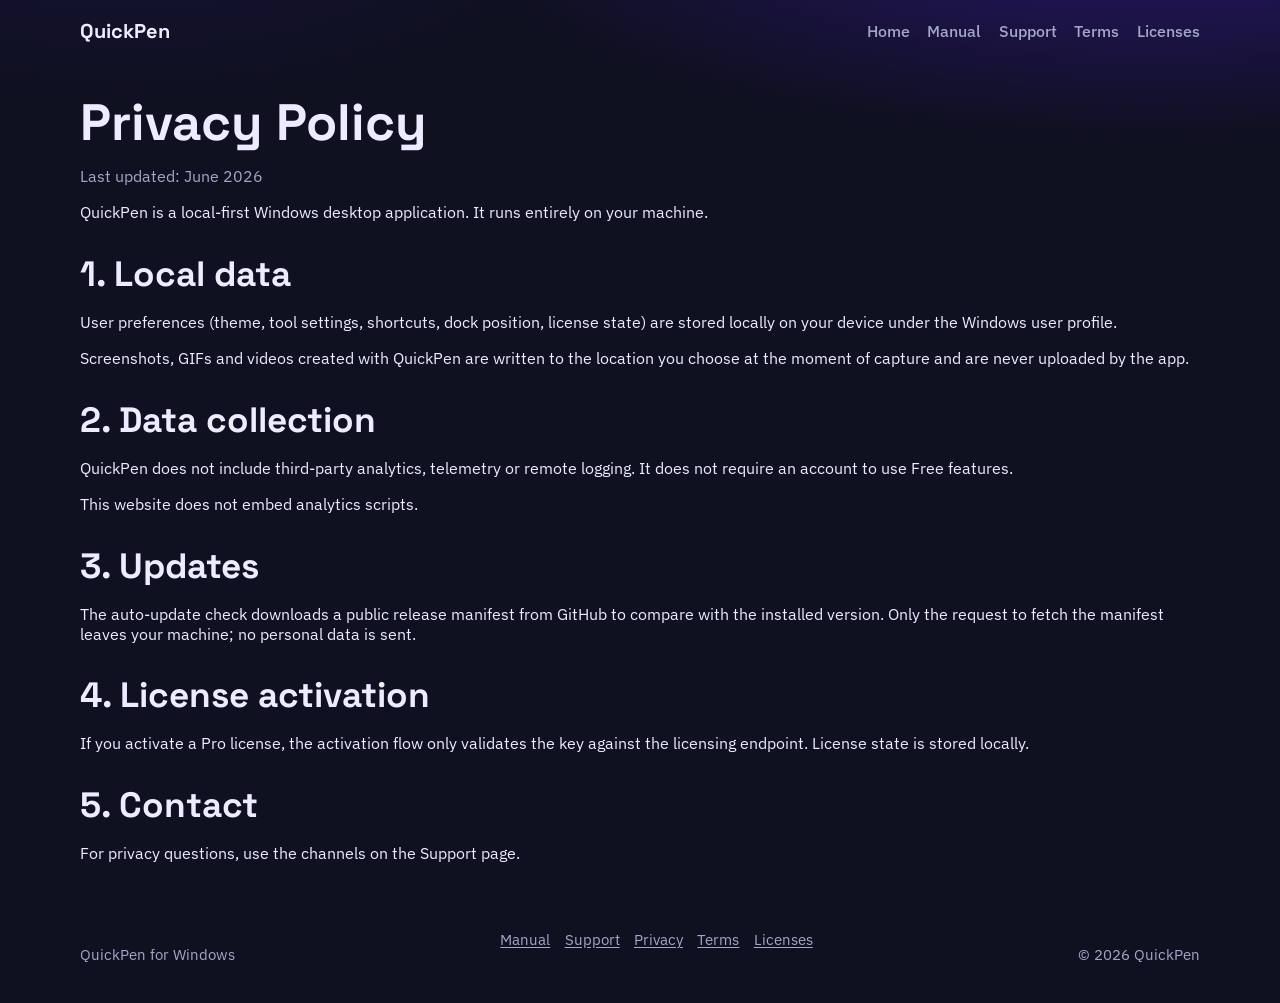
==== privacy.html @ 47141f59 "Add gh-pages site and QuickPen manual Static GitHub Pages site adapted from the quick-focus-gh-page " ====
<!doctype html>
<html lang="en">
<head>
  <meta charset="UTF-8">
  <meta name="viewport" content="width=device-width, initial-scale=1.0">
  <title>Privacy Policy — QuickPen</title>
  <meta name="description" content="QuickPen privacy policy.">
  <link rel="icon" type="image/svg+xml" href="assets/favicon/favicon.svg">
  <link rel="preconnect" href="https://fonts.googleapis.com">
  <link rel="preconnect" href="https://fonts.gstatic.com" crossorigin>
  <link href="https://fonts.googleapis.com/css2?family=Space+Grotesk:wght@500;700&family=IBM+Plex+Sans:wght@400;500;600&display=swap" rel="stylesheet">
  <link rel="stylesheet" href="assets/styles/main.css">
</head>
<body>
  <header class="topbar container">
    <a class="brand" href="index.html">QuickPen</a>
    <div class="topbar-right">
      <nav>
        <a href="index.html">Home</a>
        <a href="manual.html">Manual</a>
        <a href="support.html">Support</a>
        <a href="terms.html">Terms</a>
        <a href="third-party.html">Licenses</a>
      </nav>
    </div>
  </header>

  <main class="legal-page container">
    <h1>Privacy Policy</h1>
    <p class="muted">Last updated: June 2026</p>
    <p>QuickPen is a local-first Windows desktop application. It runs entirely on your machine.</p>

    <h2>1. Local data</h2>
    <p>User preferences (theme, tool settings, shortcuts, dock position, license state) are stored locally on your device under the Windows user profile.</p>
    <p>Screenshots, GIFs and videos created with QuickPen are written to the location you choose at the moment of capture and are never uploaded by the app.</p>

    <h2>2. Data collection</h2>
    <p>QuickPen does not include third-party analytics, telemetry or remote logging. It does not require an account to use Free features.</p>
    <p>This website does not embed analytics scripts.</p>

    <h2>3. Updates</h2>
    <p>The auto-update check downloads a public release manifest from GitHub to compare with the installed version. Only the request to fetch the manifest leaves your machine; no personal data is sent.</p>

    <h2>4. License activation</h2>
    <p>If you activate a Pro license, the activation flow only validates the key against the licensing endpoint. License state is stored locally.</p>

    <h2>5. Contact</h2>
    <p>For privacy questions, use the channels on the Support page.</p>
  </main>

  <footer class="container footer">
    <p>QuickPen for Windows</p>
    <nav class="footer-links" aria-label="Institutional links">
      <a href="manual.html">Manual</a>
      <a href="support.html">Support</a>
      <a href="privacy.html">Privacy</a>
      <a href="terms.html">Terms</a>
      <a href="third-party.html">Licenses</a>
    </nav>
    <p>&copy; <span id="year"></span> QuickPen</p>
  </footer>

  <script src="assets/scripts/main.js"></script>
</body>
</html>
---- assets/styles/main.css ----
:root {
  --bg: #0f1020;
  --panel: #181a36;
  --card: #181a36;
  --text: #ecebff;
  --muted: #a3a6c9;
  --brand: #7c5cff;
  --brand-dark: #b3a4ff;
  --line: #2a2c52;
  --border: #2a2c52;
  --shadow: 0 12px 32px rgba(5, 5, 25, 0.55);
  --bg-grad-1: #2a1670;
  --bg-grad-2: #19143f;
}

* { box-sizing: border-box; }

body {
  margin: 0;
  font-family: "IBM Plex Sans", "Segoe UI", sans-serif;
  color: var(--text);
  background:
    radial-gradient(1200px 400px at 90% -10%, var(--bg-grad-1) 0%, transparent 60%),
    radial-gradient(1000px 500px at 10% -15%, var(--bg-grad-2) 0%, transparent 50%),
    var(--bg);
  min-height: 100vh;
}

.container {
  width: min(1120px, 92vw);
  margin: 0 auto;
}

.topbar {
  display: flex;
  justify-content: space-between;
  align-items: center;
  gap: 1rem;
  padding: 1.1rem 0;
}

.topbar-right {
  display: flex;
  align-items: center;
  gap: .9rem;
}

.brand, .topbar a {
  text-decoration: none;
  color: var(--text);
}

.brand {
  font-family: "Space Grotesk", sans-serif;
  font-size: 1.25rem;
  font-weight: 700;
}

.topbar nav { display: flex; gap: 1.1rem; }
.topbar nav a { color: var(--muted); font-weight: 500; }
.topbar nav a:hover { color: var(--text); }

.hero {
  display: grid;
  grid-template-columns: 1.15fr 1fr;
  gap: 2rem;
  align-items: center;
  padding: 2.3rem 0 1.6rem;
}

.eyebrow {
  color: var(--brand-dark);
  font-weight: 600;
  margin: 0 0 .6rem;
}

h1, h2, h3 {
  margin: 0;
  font-family: "Space Grotesk", sans-serif;
}

h1 { font-size: clamp(2rem, 4vw, 3.2rem); line-height: 1.05; }
h2 { font-size: clamp(1.5rem, 2.8vw, 2.2rem); margin-bottom: 1rem; }
h3 { font-size: 1.1rem; margin-bottom: .35rem; }

.sub { margin: .95rem 0 1.35rem; color: var(--muted); max-width: 62ch; }

.cta-row { display: flex; gap: .8rem; flex-wrap: wrap; }

.btn {
  display: inline-block;
  border-radius: 999px;
  padding: .72rem 1.15rem;
  font-weight: 600;
  text-decoration: none;
  border: 1px solid transparent;
}

.btn-primary {
  background: linear-gradient(135deg, var(--brand), #b886ff);
  color: #fff;
}

.btn-primary:hover { filter: brightness(1.06); }

.btn-secondary {
  background: var(--panel);
  border-color: var(--line);
  color: var(--text);
}

.btn-secondary:hover { border-color: var(--brand); }

.window-window {
  background: var(--panel);
  border: 1px solid var(--line);
  border-radius: 14px;
  box-shadow: var(--shadow);
  overflow: hidden;
}

.window-bar {
  background: color-mix(in srgb, var(--panel) 60%, #000);
  height: 22px;
}

.hero-visual img {
  width: 100%;
  display: block;
}

.benefits, .plans, .media, .cta, .faq, .features {
  background: var(--panel);
  border: 1px solid var(--line);
  border-radius: 16px;
  padding: 1.35rem;
  margin-bottom: 1.05rem;
  box-shadow: 0 8px 22px rgba(5, 5, 25, 0.35);
}

.grid-3 {
  display: grid;
  grid-template-columns: repeat(3, minmax(0, 1fr));
  gap: .9rem;
}

.benefits article, .features article {
  border: 1px solid var(--line);
  border-radius: 12px;
  padding: .95rem;
  background: color-mix(in srgb, var(--panel) 92%, #000);
}

.benefits p, .faq p, .media p, .features p { margin: 0; color: var(--muted); }

.media p { margin-bottom: .9rem; }

.plans-sub { margin: 0 0 1rem; color: var(--muted); }

.pricing-grid {
  display: grid;
  grid-template-columns: repeat(2, minmax(0, 1fr));
  gap: .85rem;
}

.pricing-card {
  position: relative;
  border: 1px solid var(--line);
  border-radius: 12px;
  padding: 1.2rem;
  background: color-mix(in srgb, var(--panel) 92%, #000);
  display: flex;
  flex-direction: column;
  gap: .7rem;
}

.pricing-card-featured {
  border-color: color-mix(in srgb, var(--brand) 70%, var(--line));
  box-shadow: 0 10px 24px rgba(124, 92, 255, 0.18);
}

.plan-badge {
  position: absolute;
  top: .75rem;
  right: .75rem;
  font-size: .73rem;
  font-weight: 700;
  background: var(--brand);
  color: #fff;
  border-radius: 999px;
  padding: .22rem .55rem;
}

.pricing-desc { margin: 0; color: var(--muted); min-height: 2.4em; }
.pricing-price { margin: 0; font-family: "Space Grotesk", sans-serif; font-size: 1.6rem; }

.pricing-list {
  margin: 0;
  padding-left: 1rem;
  display: grid;
  gap: .35rem;
  color: var(--muted);
}

.pricing-card .btn { margin-top: auto; }

.plans-note {
  margin: .95rem 0 0;
  color: var(--muted);
  font-size: .95rem;
}

.media-gallery-grid {
  display: grid;
  grid-template-columns: repeat(3, minmax(0, 1fr));
  gap: .9rem;
}

.media-frame {
  border: 1px solid var(--line);
  border-radius: 12px;
  background: var(--panel);
  padding: 0;
}

.media-card-btn {
  width: 100%;
  cursor: pointer;
  overflow: hidden;
  background: transparent;
  border: 0;
  padding: 0;
}

.media-thumb {
  display: block;
  width: 100%;
  aspect-ratio: 16 / 10;
  object-fit: contain;
  background: #0a0b1c;
  border: 0;
  border-radius: 12px;
}

.media-caption {
  font-size: .82rem;
  color: var(--muted);
  padding: .45rem .7rem .55rem;
  text-align: left;
}

.media-lightbox {
  position: fixed;
  inset: 0;
  z-index: 1000;
  background: color-mix(in srgb, #000 82%, transparent);
  display: grid;
  grid-template-columns: auto 1fr auto;
  align-items: center;
  gap: .7rem;
  padding: 1.4rem;
}

.media-lightbox[hidden] { display: none !important; }

.media-lightbox-content { display: grid; place-items: center; }

.media-lightbox-media {
  max-width: min(92vw, 1280px);
  max-height: 82vh;
  border-radius: 12px;
  border: 1px solid var(--line);
  background: #000;
}

.media-lightbox-close,
.media-lightbox-nav {
  border: 1px solid var(--line);
  border-radius: 10px;
  background: var(--panel);
  color: var(--text);
  font: inherit;
  cursor: pointer;
}

.media-lightbox-close { position: fixed; top: 1rem; right: 1rem; padding: .5rem .7rem; }
.media-lightbox-nav { padding: .65rem .8rem; }

body.media-lightbox-open { overflow: hidden; }

table {
  width: 100%;
  border-collapse: collapse;
  font-size: .97rem;
}

th, td {
  text-align: left;
  border-bottom: 1px solid var(--line);
  padding: .6rem .45rem;
}

th { font-family: "Space Grotesk", sans-serif; }

.cta h2 { margin-bottom: 1rem; }

details {
  border-top: 1px solid var(--line);
  padding: .62rem 0;
}

details:first-of-type { border-top: 0; }
summary { cursor: pointer; font-weight: 600; }

.footer {
  padding: 1rem 0 1.5rem;
  display: flex;
  justify-content: space-between;
  color: var(--muted);
  font-size: .92rem;
}

.footer-links { display: flex; gap: .9rem; flex-wrap: wrap; }
.footer-links a { color: var(--muted); text-underline-offset: 2px; }

.legal-page { padding-top: 2.2rem; padding-bottom: 2.2rem; }
.legal-page h1 { margin-bottom: .4rem; }
.legal-page .muted { color: var(--muted); }
.legal-page h2 { margin-top: 1.8rem; margin-bottom: .55rem; }

.support-list { margin: .45rem 0 0; padding-left: 1.2rem; display: grid; gap: .45rem; }
.support-list li { color: var(--muted); }
.support-list a { margin-left: .4rem; color: var(--brand-dark); }

@media (max-width: 900px) {
  .hero { grid-template-columns: 1fr; }
  .grid-3 { grid-template-columns: 1fr 1fr; }
  .media-gallery-grid { grid-template-columns: 1fr 1fr; }
  .pricing-grid { grid-template-columns: 1fr; }
}

@media (max-width: 640px) {
  .topbar { flex-direction: column; align-items: flex-start; }
  .topbar-right { width: 100%; flex-direction: column; align-items: flex-start; }
  .topbar nav { flex-wrap: wrap; }
  .grid-3 { grid-template-columns: 1fr; }
  .media-gallery-grid { grid-template-columns: 1fr; }
  .media-lightbox { grid-template-columns: 1fr; }
  .media-lightbox-prev,
  .media-lightbox-next { display: none; }
  .footer { flex-direction: column; gap: .35rem; }
}
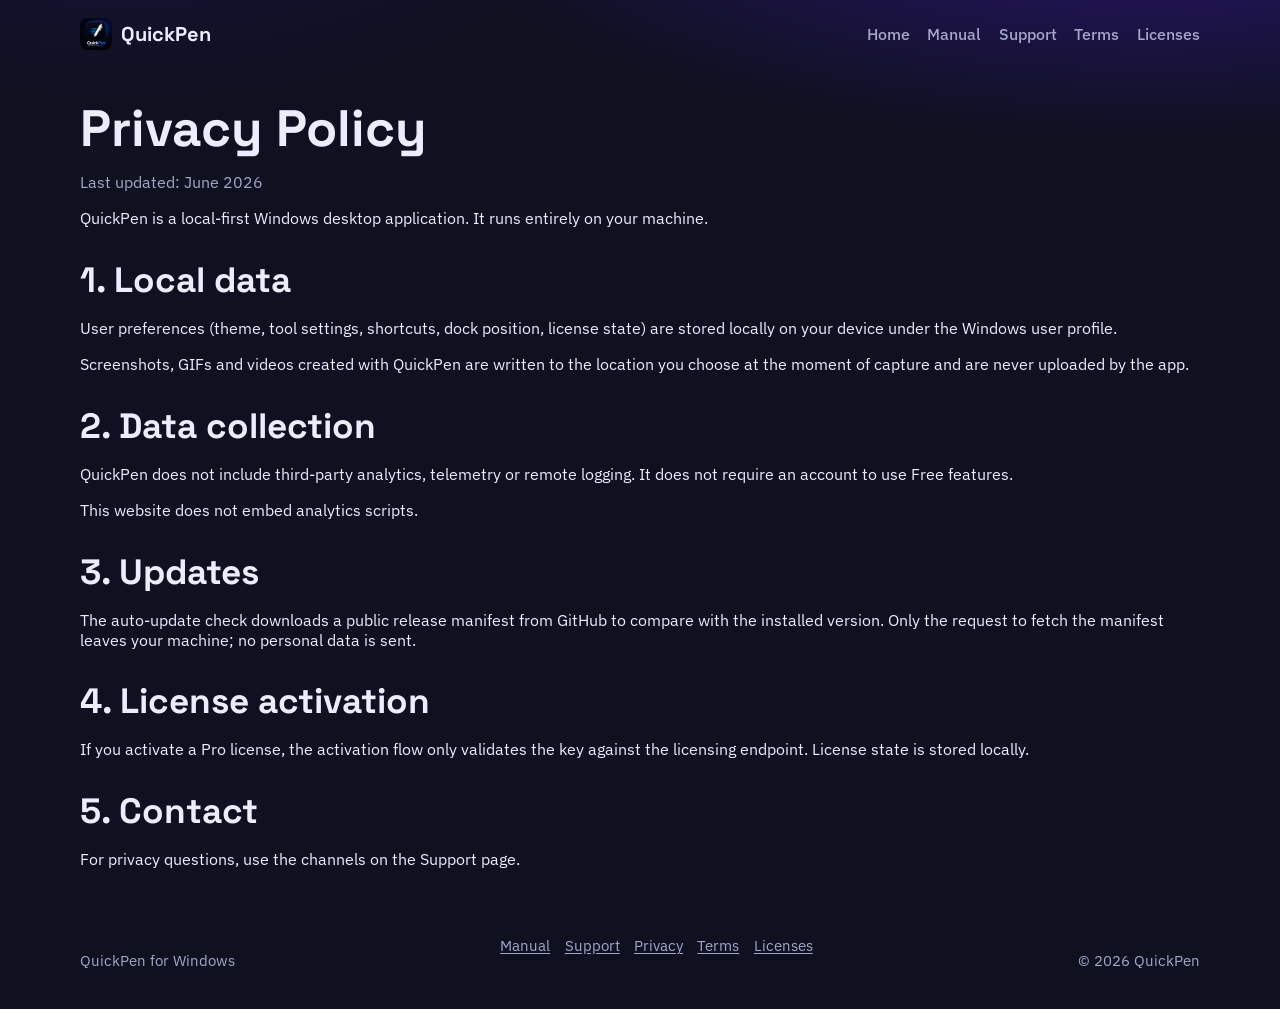
==== commit de78b74f: "Use main_banner as hero image and main_icon as brand logo Co-Authored-By: Claude Opus 4.7 <noreply@a" ====
--- a/privacy.html
+++ b/privacy.html
@@ -1,9 +1,9 @@
-<!doctype html>
+﻿<!doctype html>
 <html lang="en">
 <head>
   <meta charset="UTF-8">
   <meta name="viewport" content="width=device-width, initial-scale=1.0">
-  <title>Privacy Policy — QuickPen</title>
+  <title>Privacy Policy â€” QuickPen</title>
   <meta name="description" content="QuickPen privacy policy.">
   <link rel="icon" type="image/svg+xml" href="assets/favicon/favicon.svg">
   <link rel="preconnect" href="https://fonts.googleapis.com">
@@ -13,7 +13,7 @@
 </head>
 <body>
   <header class="topbar container">
-    <a class="brand" href="index.html">QuickPen</a>
+    <a class="brand" href="index.html"><img class="brand-icon" src="assets/images/main_icon.png" alt=""><span>QuickPen</span></a>
     <div class="topbar-right">
       <nav>
         <a href="index.html">Home</a>
--- a/assets/styles/main.css
+++ b/assets/styles/main.css
@@ -54,6 +54,25 @@
   font-family: "Space Grotesk", sans-serif;
   font-size: 1.25rem;
   font-weight: 700;
+  display: inline-flex;
+  align-items: center;
+  gap: .55rem;
+}
+
+.brand-icon {
+  width: 32px;
+  height: 32px;
+  display: block;
+  border-radius: 8px;
+}
+
+.hero-banner {
+  width: 100%;
+  display: block;
+  border-radius: 16px;
+  border: 1px solid var(--line);
+  box-shadow: var(--shadow);
+  background: var(--panel);
 }
 
 .topbar nav { display: flex; gap: 1.1rem; }
